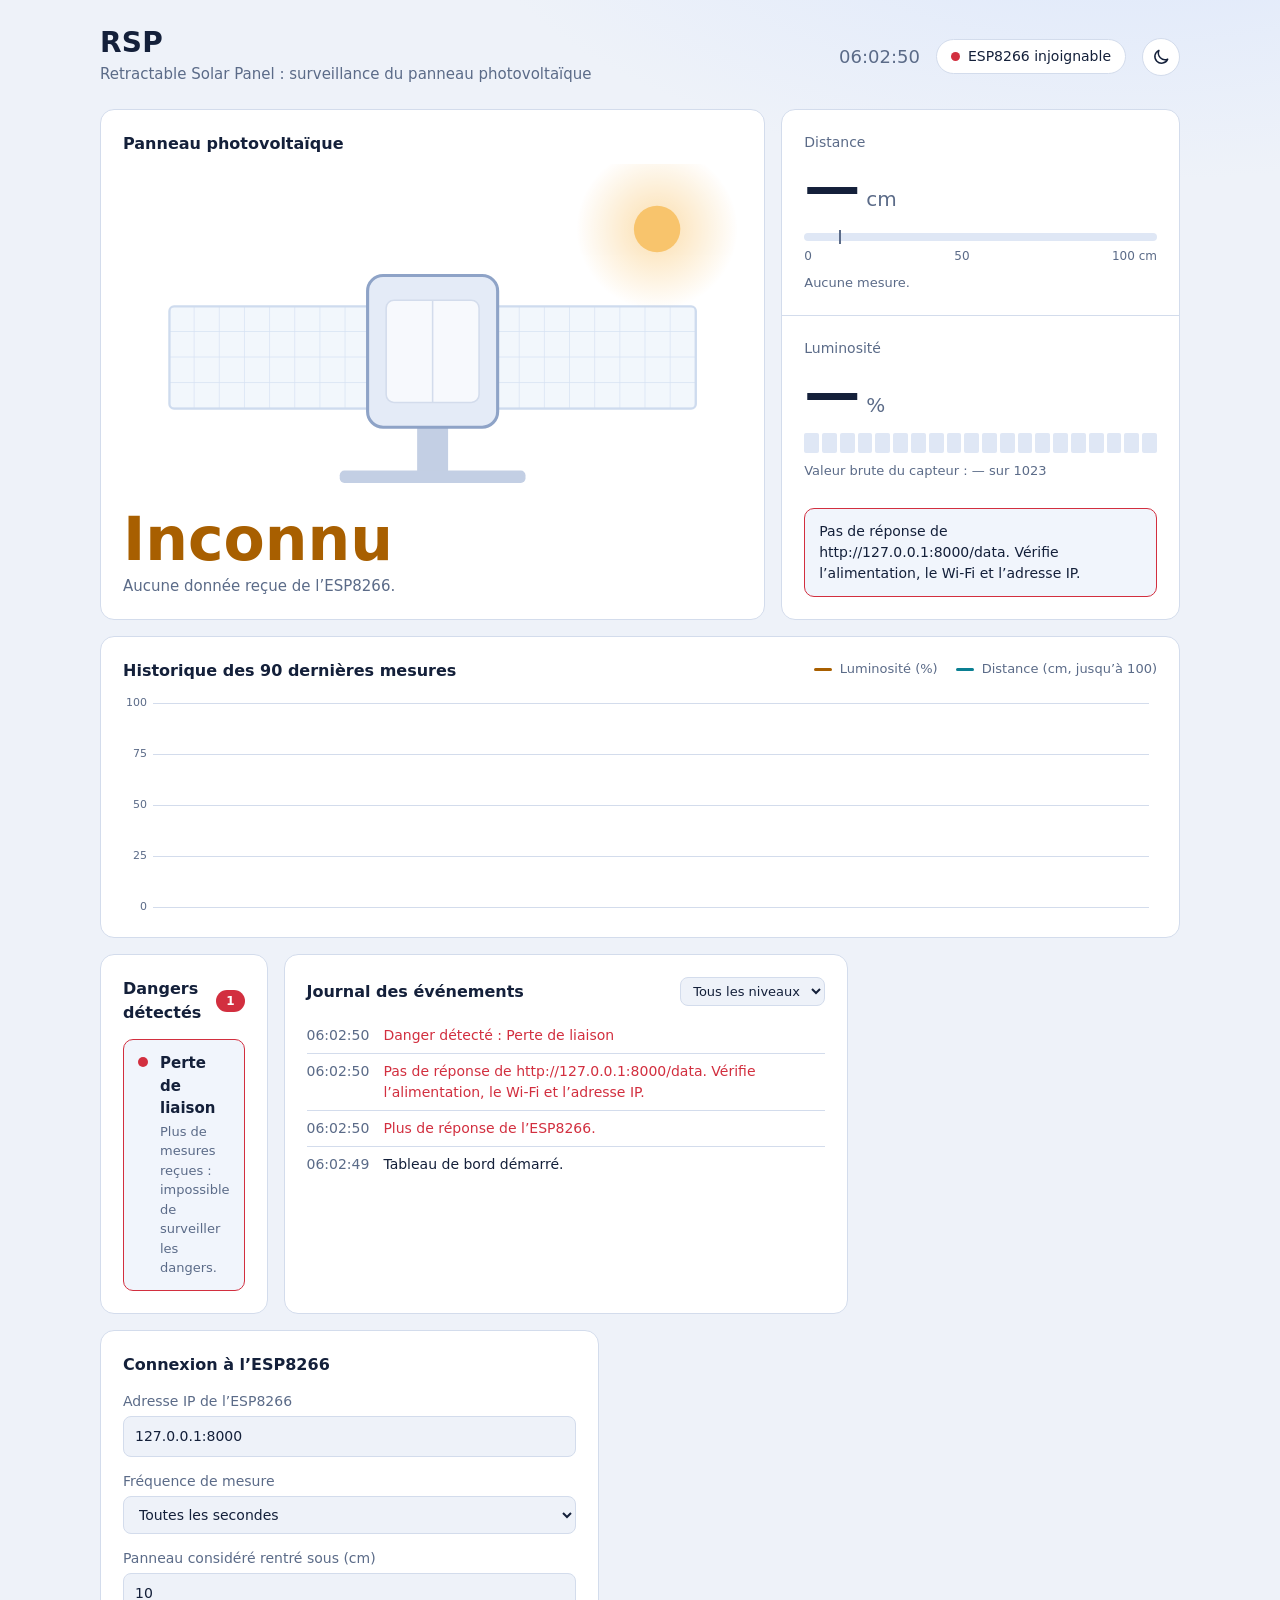
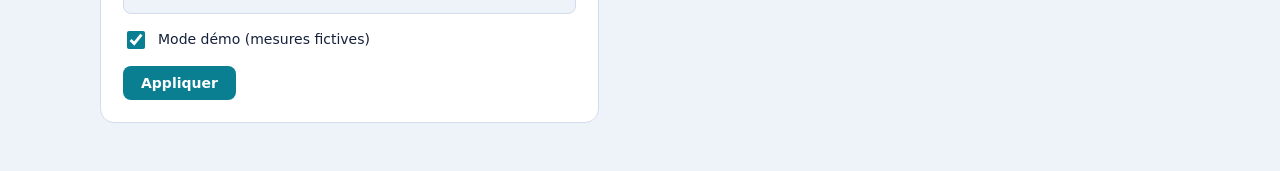
==== dashboard.html @ 04036a4f "V1 données récupérées depuis l'API" ====
﻿<!DOCTYPE html>
<html lang="fr">
<head>
<meta charset="utf-8">
<meta name="viewport" content="width=device-width, initial-scale=1">
<title>RSP – Retractable Solar Panel</title>
<!-- chargé en premier (avant le CSS) pour poser le thème sombre/clair avant l'affichage et éviter un flash -->
<script src="js/theme-init.js"></script>
<link rel="stylesheet" href="css/style.css">
</head>
<body>
<div class="wrap">

  <header>
    <div>
      <h1>RSP</h1>
      <p class="subtitle">Retractable Solar Panel : surveillance du panneau photovoltaïque</p>
    </div>
    <div class="head-right">
      <span class="clock" id="clock">--:--:--</span>
      <!-- mis à jour toutes les secondes par app.js -->
      <span class="pill" id="pill" data-mode="none" role="status">Démarrage…</span>
      <!-- data-mode (live/demo/offline) est changé par setMode() dans app.js -->
      <button type="button" class="theme-btn" id="themeBtn" aria-label="Passer en mode clair" title="Changer de thème">
        <!-- deux icônes superposées : le CSS n'affiche que celle qui correspond au thème actif -->
        <svg class="i-sun" viewBox="0 0 24 24" aria-hidden="true"><circle cx="12" cy="12" r="4"/><path d="M12 2v2M12 20v2M4.9 4.9l1.4 1.4M17.7 17.7l1.4 1.4M2 12h2M20 12h2M4.9 19.1l1.4-1.4M17.7 6.3l1.4-1.4"/></svg>
        <svg class="i-moon" viewBox="0 0 24 24" aria-hidden="true"><path d="M20 14.5A8 8 0 0 1 9.5 4a8 8 0 1 0 10.5 10.5z"/></svg>
      </button>
    </div>
  </header>

  <main class="grid">

    <!-- Panneau : état ouvert / refermé -->
    <section class="surface hero" id="hero" data-state="unknown" aria-labelledby="h-panel">
      <h2 id="h-panel">Panneau photovoltaïque</h2>

      <svg id="panelSvg" viewBox="0 0 400 220" data-state="unknown" role="img"
           aria-label="Schéma du panneau : ailes sorties ou rangées dans le coffre">
        <defs>
          <!-- motif répété en grille, utilisé comme texture des cellules photovoltaïques -->
          <pattern id="cells" patternUnits="objectBoundingBox" width=".125" height=".25">
            <rect class="cell-bg" width="16.25" height="16.5"/>
            <path class="cell-line" d="M16.25 0V16.5M0 16.5H16.25" stroke-width=".9" fill="none"/>
          </pattern>
          <!-- dégradé circulaire utilisé pour le halo lumineux du soleil -->
          <radialGradient id="glow">
            <stop class="sun-stop" offset="0" stop-opacity=".55"/>
            <stop class="sun-stop" offset="1" stop-opacity="0"/>
          </radialGradient>
        </defs>

        <!-- soleil : halo + disque plein ; son opacité est pilotée par app.js selon la luminosité -->
        <g id="sun" style="opacity:.6">
          <circle cx="345" cy="42" r="52" fill="url(#glow)"/>
          <circle class="sun-core" cx="345" cy="42" r="15"/>
        </g>

        <!-- mât et base -->
        <rect class="mast" x="190" y="168" width="20" height="32"/>
        <rect class="mast" x="140" y="198" width="120" height="8" rx="3"/>

        <!-- ailes : leur transformation (repli/déploiement) est gérée en CSS via l'attribut data-state -->
        <g class="wing" id="wingL">
          <rect x="30" y="92" width="130" height="66" rx="3" class="wing-face" fill="url(#cells)" stroke-width="1.5"/>
        </g>
        <g class="wing" id="wingR">
          <rect x="240" y="92" width="130" height="66" rx="3" class="wing-face" fill="url(#cells)" stroke-width="1.5"/>
        </g>

        <!-- coffre : renferme les ailes quand le panneau est rentré -->
        <rect class="bay" x="158" y="72" width="84" height="98" rx="10" stroke-width="2"/>
        <rect class="bay-inner" x="170" y="88" width="60" height="66" rx="5"/>
        <path class="bay-line" d="M200 88V154"/>
      </svg>

      <p class="state-word" id="stateWord" aria-live="polite">Inconnu</p>
      <!-- aria-live : les lecteurs d'écran annoncent automatiquement les changements d'état -->
      <p class="state-sub" id="stateSub">En attente des premières mesures.</p>
    </section>

    <!-- Distance + luminosité -->
    <section class="surface readouts" aria-label="Mesures des capteurs">
      <div class="readout">
        <div class="label">Distance</div>
        <div class="value-row">
          <span class="value" id="dist">—</span><span class="unit">cm</span>
        </div>
        <div class="track" aria-hidden="true">
          <div class="tick" id="tick"></div>
          <!-- repère fixe positionné au seuil "rentré" configuré -->
          <div class="marker" id="marker" style="visibility:hidden"></div>
          <!-- curseur mobile : sa position (left en %) reflète la distance mesurée -->
        </div>
        <div class="scale" aria-hidden="true"><span>0</span><span>50</span><span>100 cm</span></div>
        <p class="note" id="distNote">Aucune mesure.</p>
      </div>

      <div class="readout">
        <div class="label">Luminosité</div>
        <div class="value-row">
          <span class="value" id="lum">—</span><span class="unit">%</span>
          <span class="word" id="lumWord"></span>
        </div>
        <div class="segs" id="segs" aria-hidden="true"></div>
        <!-- rempli dynamiquement par app.js avec 20 <span> (les segments de la barre) -->
        <p class="note">Valeur brute du capteur : <span id="lumRaw">—</span> sur 1023</p>
      </div>

      <div class="alert" id="alert" role="status" hidden></div>
      <!-- masqué par défaut (attribut hidden) ; affiché par showAlert() dans app.js -->
    </section>

    <!-- Historique -->
    <section class="surface history" aria-labelledby="h-hist">
      <div class="history-head">
        <h2 id="h-hist">Historique des 90 dernières mesures</h2>
        <div class="legend">
          <span><i style="background:var(--warn)"></i>Luminosité (%)</span>
          <span><i style="background:var(--ok)"></i>Distance (cm, jusqu’à 100)</span>
        </div>
      </div>
      <canvas id="chart" aria-label="Courbes de luminosité et de distance"></canvas>
    </section>

    <!-- Dangers détectés (par les capteurs et, à terme, l'agent IA) -->
    <section class="surface dangers" aria-labelledby="h-danger">
      <div class="dangers-head">
        <h2 id="h-danger">Dangers détectés</h2>
        <span class="dangers-count" id="dangerCount" hidden>0</span>
      </div>
      <ul id="dangerList"></ul>
      <!-- rempli dynamiquement par renderDangers() dans app.js -->
      <p class="note" id="dangerEmpty">Aucun danger détecté.</p>
    </section>

    <!-- Journal -->
    <section class="surface journal" aria-labelledby="h-log">
      <div class="journal-head">
        <h2 id="h-log">Journal des événements</h2>
        <select id="logFilter" aria-label="Filtrer le journal par niveau">
          <option value="all">Tous les niveaux</option>
          <option value="crit">Critique</option>
          <option value="warn">Attention</option>
          <option value="info">Info</option>
        </select>
      </div>
      <ul id="log"></ul>
      <!-- data-filter (posé par app.js) masque en CSS les lignes qui ne correspondent pas au niveau choisi -->
    </section>

    <!-- Réglages -->
    <section class="surface config" aria-labelledby="h-cfg">
      <h2 id="h-cfg">Connexion à l’ESP8266</h2>
      <form id="cfgForm">
        <label>Adresse IP de l’ESP8266
          <input type="text" id="ip" inputmode="decimal" autocomplete="off" placeholder="192.168.1.50">
        </label>
        <label>Fréquence de mesure
          <select id="interval">
            <!-- valeur en millisecondes entre deux lectures du capteur -->
            <option value="500">Toutes les 0,5 s</option>
            <option value="1000">Toutes les secondes</option>
            <option value="2000">Toutes les 2 s</option>
            <option value="5000">Toutes les 5 s</option>
          </select>
        </label>
        <label>Panneau considéré rentré sous (cm)
          <input type="number" id="threshold" min="1" max="200" step="1">
        </label>
        <label class="check">
          <input type="checkbox" id="demo"> Mode démo (mesures fictives)
          <!-- coché : app.js génère de fausses mesures au lieu d'interroger l'ESP8266 -->
        </label>
        <button type="submit">Appliquer</button>
        <!-- déclenche le gestionnaire "submit" dans app.js qui sauvegarde et relance la lecture -->
      </form>
    </section>

  </main>
</div>

<noscript>Ce tableau de bord a besoin de JavaScript pour afficher les mesures en direct.</noscript>



<!-- defer : le script s'exécute après le chargement complet du HTML, une fois tous les éléments accessibles -->
<script src="js/app.js" defer></script>
</body>
</html>
---- css/style.css ----
/* Variables du thème sombre (par défaut) : toutes les couleurs de la page sont définies ici une seule fois */
:root {
  color-scheme: dark; /* indique au navigateur d'utiliser ses propres éléments (scrollbars...) en version sombre */
  --bg: #0a1122;        /* couleur de fond de la page */
  --surface: #101a33;   /* couleur de fond des cartes (panneau, mesures, journal...) */
  --surface-2: #15223f; /* fond légèrement différent, utilisé pour le bandeau d'alerte */
  --line: #22335a;      /* couleur des bordures et séparateurs */
  --text: #e6edf8;      /* couleur du texte principal */
  --muted: #8fa0bf;     /* couleur du texte secondaire (légendes, notes) */
  --ok: #4fd8e8;      /* nominal */
  --warn: #ffb547;    /* attention */
  --crit: #ff6b6b;    /* critique */
  --on-ok: #06202a; /* couleur du texte posé sur un fond --ok (ex : le bouton "Appliquer") */
  --ok-ring: #4fd8e826; /* halo semi-transparent autour du point vert "connecté" */
  --glow: #182a55; /* lueur douce en haut à droite de la page */
  --track: #1b2a4d; /* fond des jauges/barres de progression */
  /* schéma du panneau */
  --sun: #ffb547; /* couleur du soleil dessiné */
  --cell-bg: #123163; /* fond des cellules photovoltaïques du schéma */
  --cell-line: #4a86d1; /* traits de séparation des cellules */
  --wing-edge: #6fa3e6; /* contour des "ailes" du panneau */
  --body-fill: #15223f; /* remplissage du coffre du panneau */
  --body-stroke: #3a507f; /* contour du coffre */
  --body-inner: #0d1730; /* intérieur (plus sombre) du coffre */
  --mast: #22335a; /* couleur du mât/support */
  --num: "Bahnschrift", "DIN Alternate", "Roboto Condensed", "Arial Narrow", system-ui, sans-serif; /* police pour les chiffres/valeurs */
  --ui: system-ui, -apple-system, "Segoe UI", Roboto, sans-serif; /* police pour le texte courant */
}

/* Variables réécrites quand data-theme="light" est posé sur <html> (voir js/theme-init.js et js/app.js) */
:root[data-theme="light"] {
  color-scheme: light;
  --bg: #eef2f9;
  --surface: #ffffff;
  --surface-2: #f1f5fc;
  --line: #d3dcec;
  --text: #14203a;
  --muted: #5b6b88;
  --ok: #0a7f92;
  --warn: #a85f00;
  --crit: #d22f3f;
  --on-ok: #ffffff;
  --ok-ring: #0a7f9226;
  --glow: #dbe6fb;
  --track: #dfe7f5;
  --sun: #f59e0b;
  --cell-bg: #cfe0f7;
  --cell-line: #5f8fcf;
  --wing-edge: #3f74bd;
  --body-fill: #e4ebf7;
  --body-stroke: #8ea3c7;
  --body-inner: #f7f9fd;
  --mast: #c3cfe4;
}

* { box-sizing: border-box; } /* les paddings/bordures ne s'ajoutent pas à la largeur/hauteur déclarée */

body {
  margin: 0; /* supprime la marge par défaut du navigateur */
  min-height: 100vh; /* la page occupe au moins toute la hauteur de l'écran */
  color: var(--text);
  font: 15px/1.5 var(--ui); /* taille 15px, interligne 1.5, police définie plus haut */
  background:
    radial-gradient(1100px 520px at 88% -8%, var(--glow) 0%, transparent 62%), /* lueur décorative en haut à droite */
    var(--bg);
}

.wrap { max-width: 1120px; margin: 0 auto; padding: 28px 20px 48px; } /* centre le contenu et limite sa largeur */

/* ---------- En-tête ---------- */
header { /* bandeau du haut : titre à gauche, horloge/badge/thème à droite */
  display: flex; flex-wrap: wrap; align-items: center;
  justify-content: space-between; gap: 12px 24px; margin-bottom: 24px;
}
h1 { margin: 0; font: 600 28px/1.1 var(--num); letter-spacing: .01em; }
.subtitle { margin: 4px 0 0; color: var(--muted); }
.head-right { display: flex; align-items: center; gap: 16px; } /* regroupe horloge, badge et bouton thème */
.clock { font: 500 18px var(--num); font-variant-numeric: tabular-nums; color: var(--muted); } /* tabular-nums : les chiffres gardent la même largeur, l'horloge ne "tremble" pas */

.pill { /* le badge de statut ("Connecté", "Mode démo"...) */
  display: inline-flex; align-items: center; gap: 8px;
  padding: 6px 14px; border: 1px solid var(--line); border-radius: 999px; /* radius énorme = forme de pilule */
  background: var(--surface); font-size: 14px;
}
.pill::before { /* le petit point coloré avant le texte du badge */
  content: ""; width: 9px; height: 9px; border-radius: 50%;
  background: var(--muted); /* couleur par défaut, écrasée ci-dessous selon data-mode */
}
.pill[data-mode="live"]::before    { background: var(--ok); box-shadow: 0 0 0 4px var(--ok-ring); } /* halo autour du point vert */
.pill[data-mode="demo"]::before    { background: var(--warn); }
.pill[data-mode="offline"]::before { background: var(--crit); }

/* ---------- Grille ---------- */
.grid { display: grid; grid-template-columns: repeat(12, 1fr); gap: 16px; } /* grille à 12 colonnes, comme Bootstrap */
.surface { /* style commun à toutes les "cartes" de l'interface */
  background: var(--surface); border: 1px solid var(--line);
  border-radius: 14px; padding: 22px;
}
.hero     { grid-column: span 7; }  /* le panneau photovoltaïque occupe 7 colonnes sur 12 */
.readouts { grid-column: span 5; padding: 0; display: flex; flex-direction: column; } /* distance + luminosité, 5 colonnes */
.history  { grid-column: span 12; } /* le graphique prend toute la largeur */
.journal  { grid-column: span 7; }
.config   { grid-column: span 5; }

h2 { margin: 0; font-size: 16px; font-weight: 600; }
.muted { color: var(--muted); }

/* ---------- Panneau (élément principal) ---------- */
.hero { --state: var(--text); display: flex; flex-direction: column; } /* --state : couleur du mot d'état, changée ci-dessous */
.hero[data-state="open"]    { --state: var(--ok); }    /* "Déployé" en couleur nominale */
.hero[data-state="unknown"] { --state: var(--warn); }  /* "Inconnu" en couleur d'alerte */

.hero svg { width: 100%; height: auto; display: block; margin: 8px 0 4px; }
.state-word { /* le gros mot "Déployé"/"Rentré"/"Inconnu" */
  margin: 0; font: 600 clamp(40px, 7vw, 60px)/1 var(--num); /* clamp : taille qui s'adapte entre 40px et 60px selon l'écran */
  color: var(--state); transition: color .4s;
}
.state-sub { margin: 6px 0 0; color: var(--muted); }

.wing { /* les deux "ailes" (panneaux solaires) du schéma SVG */
  transform-box: fill-box; /* le point de pivot se calcule sur la forme elle-même, pas sur tout le SVG */
  transition: transform .9s cubic-bezier(.65, 0, .25, 1), opacity .9s; /* anime le repli/déploiement */
}
#wingL { transform-origin: 100% 50%; } /* l'aile gauche pivote/rétrécit depuis son bord droit (contre le coffre) */
#wingR { transform-origin: 0% 50%; }   /* l'aile droite depuis son bord gauche */
svg[data-state="closed"] .wing  { transform: scaleX(.03); opacity: 0; } /* panneau fermé : ailes quasi invisibles */
svg[data-state="unknown"] .wing { opacity: .25; } /* état inconnu : ailes semi-transparentes */
#sun { transition: opacity .6s; } /* le soleil s'éclaircit/s'assombrit en douceur */
.sun-stop { stop-color: var(--sun); } /* couleur du dégradé du halo du soleil */
.sun-core { fill: var(--sun); } /* disque plein du soleil */
.cell-bg { fill: var(--cell-bg); } /* fond de chaque cellule photovoltaïque */
.cell-line { stroke: var(--cell-line); } /* traits de la grille des cellules */
.wing-face { stroke: var(--wing-edge); } /* contour des ailes */
.mast { fill: var(--mast); } /* mât et base */
.bay { fill: var(--body-fill); stroke: var(--body-stroke); } /* coffre du panneau */
.bay-inner { fill: var(--body-inner); stroke: var(--line); } /* partie intérieure du coffre */
.bay-line { stroke: var(--line); } /* ligne de séparation dans le coffre */

/* ---------- Bouton de thème ---------- */
.theme-btn { /* bouton rond soleil/lune en haut à droite */
  display: inline-flex; align-items: center; justify-content: center;
  width: 38px; height: 38px; padding: 0; cursor: pointer;
  color: var(--text); background: var(--surface);
  border: 1px solid var(--line); border-radius: 50%;
}
.theme-btn:hover { border-color: var(--muted); }
.theme-btn svg {
  width: 20px; height: 20px; fill: none; stroke: currentColor;
  stroke-width: 1.8; stroke-linecap: round; stroke-linejoin: round;
}
.theme-btn .i-moon { display: none; } /* par défaut (thème sombre) on montre l'icône soleil, pas la lune */
:root[data-theme="light"] .theme-btn .i-sun { display: none; }   /* en thème clair, cache le soleil... */
:root[data-theme="light"] .theme-btn .i-moon { display: inline; } /* ...et montre la lune à la place */

/* ---------- Mesures ---------- */
.readout { padding: 22px; } /* un bloc "Distance" ou "Luminosité" */
.readout + .readout { border-top: 1px solid var(--line); } /* ligne de séparation entre les deux blocs */
.readout .label { color: var(--muted); font-size: 14px; }
.readout .value-row { display: flex; align-items: baseline; gap: 6px; margin: 6px 0 12px; }
.value { font: 600 56px/1 var(--num); font-variant-numeric: tabular-nums; } /* le gros chiffre */
.unit  { font: 500 20px var(--num); color: var(--muted); } /* "cm" ou "%" à côté du chiffre */
.note  { margin: 8px 0 0; font-size: 13px; color: var(--muted); }
.word  { margin-left: auto; font: 500 18px var(--num); color: var(--warn); } /* mot "Faible"/"Forte" aligné à droite */

.track { /* la barre grise qui sert de fond à la jauge de distance */
  position: relative; height: 8px; margin: 18px 0 6px;
  background: var(--track); border-radius: 4px;
}
.marker { /* curseur mobile indiquant la distance mesurée */
  position: absolute; top: -5px; left: 0; width: 4px; height: 18px;
  background: var(--ok); border-radius: 2px; transform: translateX(-50%); /* centre le repère sur sa position "left" */
  transition: left .4s;
}
.tick { /* petit repère fixe indiquant le seuil "rentré" configuré */
  position: absolute; top: -3px; width: 2px; height: 14px;
  background: var(--muted); transform: translateX(-50%);
}
.scale { display: flex; justify-content: space-between; font-size: 12px; color: var(--muted); } /* graduations 0/50/100 cm */

.segs { display: grid; grid-template-columns: repeat(20, 1fr); gap: 3px; height: 20px; } /* 20 segments de la barre de luminosité */
.segs span { background: var(--track); border-radius: 2px; transition: background .3s; } /* segment éteint par défaut */
.segs span.on { background: var(--warn); } /* segment allumé (classe ajoutée en JS) */

.alert { /* bandeau de message sous les mesures */
  margin: auto 22px 22px; padding: 12px 14px; border-radius: 10px;
  border: 1px solid var(--line); background: var(--surface-2); font-size: 14px;
}
.alert[hidden] { display: none; } /* masqué quand il n'y a rien à signaler (attribut posé en JS) */
.alert[data-level="warn"] { border-color: var(--warn); }
.alert[data-level="crit"] { border-color: var(--crit); }
.alert[data-level="info"] { border-color: var(--ok); }

/* ---------- Historique ---------- */
.history-head { display: flex; flex-wrap: wrap; justify-content: space-between; gap: 8px 20px; margin-bottom: 12px; }
.legend { display: flex; gap: 18px; font-size: 13px; color: var(--muted); } /* légende des deux courbes */
.legend i { display: inline-block; width: 18px; height: 3px; border-radius: 2px; margin-right: 8px; vertical-align: middle; } /* petit trait de couleur devant chaque légende */
canvas { width: 100%; height: 220px; display: block; } /* zone de dessin du graphique historique */

/* ---------- Dangers détectés ---------- */
.dangers-head { display: flex; align-items: center; gap: 10px; } /* titre + compteur sur la même ligne */
.dangers-count { /* badge rond affichant le nombre de dangers actifs */
  background: var(--crit); color: #fff; border-radius: 999px;
  padding: 2px 10px; font-size: 12px; font-weight: 600;
}
.dangers ul { list-style: none; margin: 14px 0 0; padding: 0; display: grid; gap: 10px; } /* une carte par danger */
.dangers li { /* une ligne = un danger détecté */
  display: flex; gap: 12px; padding: 12px 14px;
  border: 1px solid var(--line); border-radius: 10px; background: var(--surface-2);
}
.dangers li[data-level="warn"] { border-color: var(--warn); } /* alerte modérée */
.dangers li[data-level="crit"] { border-color: var(--crit); } /* alerte critique */
.dangers .dot { /* pastille de couleur devant chaque ligne, même logique que .pill::before */
  width: 10px; height: 10px; border-radius: 50%; flex: none; margin-top: 5px;
  background: var(--muted);
}
.dangers li[data-level="warn"] .dot { background: var(--warn); }
.dangers li[data-level="crit"] .dot { background: var(--crit); }
.dangers li strong { display: block; margin-bottom: 2px; } /* nom du danger */
.dangers li p { margin: 0; color: var(--muted); font-size: 13px; } /* description du danger */
#dangerEmpty { margin: 14px 0 0; color: var(--muted); font-size: 14px; } /* message quand tout va bien */
.dangers ul:not(:empty) + #dangerEmpty { display: none; } /* cache le message dès qu'un danger est listé */

/* ---------- Journal ---------- */
.journal-head { display: flex; align-items: center; justify-content: space-between; gap: 12px; } /* titre + filtre sur la même ligne */
.journal-head select { width: auto; padding: 5px 8px; font-size: 13px; } /* plus compact que les select du formulaire */
.journal ul { list-style: none; margin: 12px 0 0; padding: 0; max-height: 210px; overflow: auto; } /* liste défilante des événements */
.journal li { display: flex; gap: 14px; padding: 7px 0; border-top: 1px solid var(--line); font-size: 14px; }
.journal li:first-child { border-top: 0; } /* pas de ligne au-dessus du tout premier événement */
.journal time { color: var(--muted); font-variant-numeric: tabular-nums; flex: none; } /* l'heure ne rétrécit jamais */
.journal li[data-level="warn"] span { color: var(--warn); }
.journal li[data-level="crit"] span { color: var(--crit); }
/* filtre du journal : #log reçoit un attribut data-filter posé par app.js, on masque le reste en CSS */
#log[data-filter="crit"] li:not([data-level="crit"]) { display: none; }
#log[data-filter="warn"] li:not([data-level="warn"]) { display: none; }
#log[data-filter="info"] li:not([data-level="info"]) { display: none; }

/* ---------- Réglages ---------- */
form { display: grid; gap: 14px; margin-top: 14px; }
label { display: grid; gap: 4px; font-size: 14px; color: var(--muted); }
input[type="text"], input[type="number"], select {
  width: 100%; padding: 9px 11px; color: var(--text); font: inherit;
  background: var(--bg); border: 1px solid var(--line); border-radius: 8px;
}
.check { display: flex; align-items: center; gap: 10px; color: var(--text); } /* ligne "Mode démo" avec sa case à cocher */
.check input { width: 18px; height: 18px; accent-color: var(--ok); }
form button { /* bouton "Appliquer" */
  justify-self: start; padding: 9px 18px; font: 600 14px var(--ui);
  color: var(--on-ok); background: var(--ok); border: 0; border-radius: 8px; cursor: pointer;
}
form button:hover { filter: brightness(1.1); }
:focus-visible { outline: 2px solid var(--warn); outline-offset: 2px; } /* contour visible au clavier (accessibilité) */

@media (max-width: 900px) { /* sur petit écran, chaque carte prend toute la largeur (empilées verticalement) */
  .hero, .readouts, .journal, .config { grid-column: span 12; }
}
@media (prefers-reduced-motion: reduce) { /* respecte le réglage "réduire les animations" du système */
  * { transition: none !important; }
}
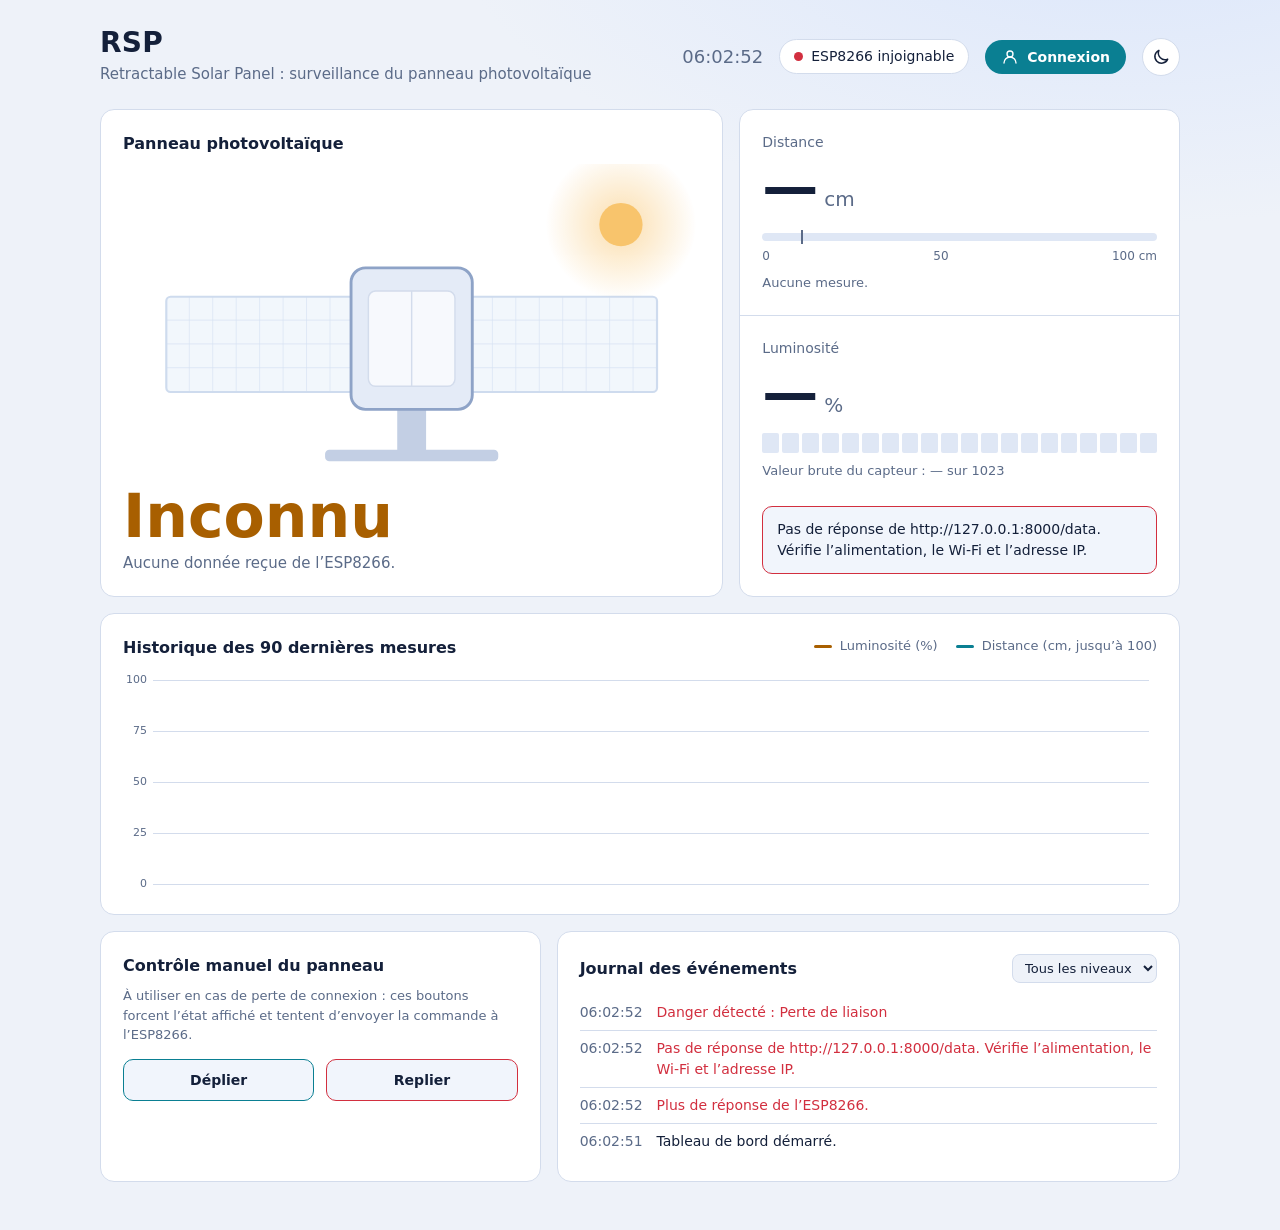
==== commit 142344f6: "Ajout commande manuelle fonctionnelle" ====
--- a/dashboard.html
+++ b/dashboard.html
@@ -21,6 +21,10 @@
       <!-- mis à jour toutes les secondes par app.js -->
       <span class="pill" id="pill" data-mode="none" role="status">Démarrage…</span>
       <!-- data-mode (live/demo/offline) est changé par setMode() dans app.js -->
+      <button type="button" class="login-btn" id="loginBtn" aria-haspopup="dialog" aria-controls="loginOverlay">
+        <svg viewBox="0 0 24 24" aria-hidden="true"><circle cx="12" cy="8" r="4"/><path d="M4 20c0-4.4 3.6-8 8-8s8 3.6 8 8"/></svg>
+        <span id="loginBtnLabel">Connexion</span>
+      </button>
       <button type="button" class="theme-btn" id="themeBtn" aria-label="Passer en mode clair" title="Changer de thème">
         <!-- deux icônes superposées : le CSS n'affiche que celle qui correspond au thème actif -->
         <svg class="i-sun" viewBox="0 0 24 24" aria-hidden="true"><circle cx="12" cy="12" r="4"/><path d="M12 2v2M12 20v2M4.9 4.9l1.4 1.4M17.7 17.7l1.4 1.4M2 12h2M20 12h2M4.9 19.1l1.4-1.4M17.7 6.3l1.4-1.4"/></svg>
@@ -28,6 +32,24 @@
       </button>
     </div>
   </header>
+
+  <!-- Fenêtre de connexion : masquée par défaut, ouverte/fermée en JS par app.js -->
+  <div class="modal-overlay" id="loginOverlay" hidden>
+    <div class="modal" role="dialog" aria-modal="true" aria-labelledby="h-login">
+      <button type="button" class="modal-close" id="loginClose" aria-label="Fermer">&times;</button>
+      <h2 id="h-login">Connexion</h2>
+      <form id="loginForm">
+        <label>Nom d’utilisateur
+          <input type="text" id="loginUser" autocomplete="username" required>
+        </label>
+        <label>Mot de passe
+          <input type="password" id="loginPass" autocomplete="current-password" required>
+        </label>
+        <p class="note" id="loginError" hidden></p>
+        <button type="submit">Se connecter</button>
+      </form>
+    </div>
+  </div>
 
   <main class="grid">
 
@@ -123,15 +145,16 @@
       <canvas id="chart" aria-label="Courbes de luminosité et de distance"></canvas>
     </section>
 
-    <!-- Dangers détectés (par les capteurs et, à terme, l'agent IA) -->
-    <section class="surface dangers" aria-labelledby="h-danger">
-      <div class="dangers-head">
-        <h2 id="h-danger">Dangers détectés</h2>
-        <span class="dangers-count" id="dangerCount" hidden>0</span>
+    <!-- Contrôle manuel : utile si l'ESP8266 ne répond plus et qu'il faut piloter le panneau à la main -->
+    <section class="surface manual" aria-labelledby="h-manual">
+      <h2 id="h-manual">Contrôle manuel du panneau</h2>
+      <p class="note">À utiliser en cas de perte de connexion : ces boutons forcent l’état affiché et tentent d’envoyer la commande à l’ESP8266.</p>
+      <div class="manual-actions">
+        <button type="button" class="manual-btn deploy" id="btnDeploy" data-action="deploy">Déplier</button>
+        <button type="button" class="manual-btn retract" id="btnRetract" data-action="retract">Replier</button>
       </div>
-      <ul id="dangerList"></ul>
-      <!-- rempli dynamiquement par renderDangers() dans app.js -->
-      <p class="note" id="dangerEmpty">Aucun danger détecté.</p>
+      <p class="note" id="manualStatus" aria-live="polite"></p>
+      <!-- mis à jour par app.js après chaque commande manuelle -->
     </section>
 
     <!-- Journal -->
@@ -149,34 +172,6 @@
       <!-- data-filter (posé par app.js) masque en CSS les lignes qui ne correspondent pas au niveau choisi -->
     </section>
 
-    <!-- Réglages -->
-    <section class="surface config" aria-labelledby="h-cfg">
-      <h2 id="h-cfg">Connexion à l’ESP8266</h2>
-      <form id="cfgForm">
-        <label>Adresse IP de l’ESP8266
-          <input type="text" id="ip" inputmode="decimal" autocomplete="off" placeholder="192.168.1.50">
-        </label>
-        <label>Fréquence de mesure
-          <select id="interval">
-            <!-- valeur en millisecondes entre deux lectures du capteur -->
-            <option value="500">Toutes les 0,5 s</option>
-            <option value="1000">Toutes les secondes</option>
-            <option value="2000">Toutes les 2 s</option>
-            <option value="5000">Toutes les 5 s</option>
-          </select>
-        </label>
-        <label>Panneau considéré rentré sous (cm)
-          <input type="number" id="threshold" min="1" max="200" step="1">
-        </label>
-        <label class="check">
-          <input type="checkbox" id="demo"> Mode démo (mesures fictives)
-          <!-- coché : app.js génère de fausses mesures au lieu d'interroger l'ESP8266 -->
-        </label>
-        <button type="submit">Appliquer</button>
-        <!-- déclenche le gestionnaire "submit" dans app.js qui sauvegarde et relance la lecture -->
-      </form>
-    </section>
-
   </main>
 </div>
 
--- a/css/style.css
+++ b/css/style.css
@@ -101,6 +101,7 @@
 .history  { grid-column: span 12; } /* le graphique prend toute la largeur */
 .journal  { grid-column: span 7; }
 .config   { grid-column: span 5; }
+.manual   { grid-column: span 5; }
 
 h2 { margin: 0; font-size: 16px; font-weight: 600; }
 .muted { color: var(--muted); }
@@ -152,6 +153,37 @@
 :root[data-theme="light"] .theme-btn .i-sun { display: none; }   /* en thème clair, cache le soleil... */
 :root[data-theme="light"] .theme-btn .i-moon { display: inline; } /* ...et montre la lune à la place */
 
+/* ---------- Bouton de connexion ---------- */
+.login-btn { /* bouton "Connexion" dans l'en-tête, ouvre la fenêtre de connexion */
+  display: inline-flex; align-items: center; gap: 8px;
+  padding: 8px 16px; cursor: pointer; font: 600 14px var(--ui);
+  color: var(--on-ok); background: var(--ok); border: 0; border-radius: 999px;
+}
+.login-btn:hover { filter: brightness(1.1); }
+.login-btn svg { width: 18px; height: 18px; fill: none; stroke: currentColor; stroke-width: 1.8; stroke-linecap: round; stroke-linejoin: round; }
+.login-btn[data-logged="true"] { background: var(--surface-2); color: var(--text); border: 1px solid var(--line); }
+
+/* ---------- Fenêtre de connexion (modale) ---------- */
+.modal-overlay { /* fond assombri qui couvre toute la page */
+  position: fixed; inset: 0; z-index: 50; display: flex; align-items: center; justify-content: center;
+  padding: 20px; background: rgba(0, 0, 0, .55);
+}
+.modal-overlay[hidden] { display: none; }
+.modal { /* la carte de connexion elle-même */
+  position: relative; width: 100%; max-width: 340px; padding: 26px;
+  background: var(--surface); border: 1px solid var(--line); border-radius: 14px;
+  box-shadow: 0 20px 60px rgba(0, 0, 0, .35);
+}
+.modal h2 { margin: 0 0 16px; }
+.modal form { display: grid; gap: 14px; margin-top: 0; }
+.modal-close { /* bouton "×" en haut à droite de la modale */
+  position: absolute; top: 12px; right: 12px; width: 30px; height: 30px; padding: 0;
+  display: inline-flex; align-items: center; justify-content: center;
+  font-size: 20px; line-height: 1; color: var(--muted); background: transparent; border: 0; border-radius: 8px; cursor: pointer;
+}
+.modal-close:hover { background: var(--surface-2); color: var(--text); }
+#loginError { color: var(--crit); }
+
 /* ---------- Mesures ---------- */
 .readout { padding: 22px; } /* un bloc "Distance" ou "Luminosité" */
 .readout + .readout { border-top: 1px solid var(--line); } /* ligne de séparation entre les deux blocs */
@@ -196,29 +228,18 @@
 .legend i { display: inline-block; width: 18px; height: 3px; border-radius: 2px; margin-right: 8px; vertical-align: middle; } /* petit trait de couleur devant chaque légende */
 canvas { width: 100%; height: 220px; display: block; } /* zone de dessin du graphique historique */
 
-/* ---------- Dangers détectés ---------- */
-.dangers-head { display: flex; align-items: center; gap: 10px; } /* titre + compteur sur la même ligne */
-.dangers-count { /* badge rond affichant le nombre de dangers actifs */
-  background: var(--crit); color: #fff; border-radius: 999px;
-  padding: 2px 10px; font-size: 12px; font-weight: 600;
-}
-.dangers ul { list-style: none; margin: 14px 0 0; padding: 0; display: grid; gap: 10px; } /* une carte par danger */
-.dangers li { /* une ligne = un danger détecté */
-  display: flex; gap: 12px; padding: 12px 14px;
-  border: 1px solid var(--line); border-radius: 10px; background: var(--surface-2);
-}
-.dangers li[data-level="warn"] { border-color: var(--warn); } /* alerte modérée */
-.dangers li[data-level="crit"] { border-color: var(--crit); } /* alerte critique */
-.dangers .dot { /* pastille de couleur devant chaque ligne, même logique que .pill::before */
-  width: 10px; height: 10px; border-radius: 50%; flex: none; margin-top: 5px;
-  background: var(--muted);
-}
-.dangers li[data-level="warn"] .dot { background: var(--warn); }
-.dangers li[data-level="crit"] .dot { background: var(--crit); }
-.dangers li strong { display: block; margin-bottom: 2px; } /* nom du danger */
-.dangers li p { margin: 0; color: var(--muted); font-size: 13px; } /* description du danger */
-#dangerEmpty { margin: 14px 0 0; color: var(--muted); font-size: 14px; } /* message quand tout va bien */
-.dangers ul:not(:empty) + #dangerEmpty { display: none; } /* cache le message dès qu'un danger est listé */
+/* ---------- Contrôle manuel ---------- */
+.manual-actions { display: flex; gap: 12px; margin-top: 14px; flex-wrap: wrap; }
+.manual-btn { /* boutons "Déplier"/"Replier" utilisés en cas de perte de connexion */
+  flex: 1 1 140px; padding: 12px 18px; font: 600 14px var(--ui); cursor: pointer;
+  border-radius: 10px; border: 1px solid var(--line); color: var(--text); background: var(--surface-2);
+  transition: filter .15s, border-color .15s;
+}
+.manual-btn:hover { filter: brightness(1.08); }
+.manual-btn.deploy { border-color: var(--ok); }
+.manual-btn.retract { border-color: var(--crit); }
+.manual-btn:disabled { opacity: .5; cursor: not-allowed; filter: none; }
+#manualStatus:empty { display: none; }
 
 /* ---------- Journal ---------- */
 .journal-head { display: flex; align-items: center; justify-content: space-between; gap: 12px; } /* titre + filtre sur la même ligne */
@@ -237,7 +258,7 @@
 /* ---------- Réglages ---------- */
 form { display: grid; gap: 14px; margin-top: 14px; }
 label { display: grid; gap: 4px; font-size: 14px; color: var(--muted); }
-input[type="text"], input[type="number"], select {
+input[type="text"], input[type="number"], input[type="password"], select {
   width: 100%; padding: 9px 11px; color: var(--text); font: inherit;
   background: var(--bg); border: 1px solid var(--line); border-radius: 8px;
 }
@@ -251,7 +272,7 @@
 :focus-visible { outline: 2px solid var(--warn); outline-offset: 2px; } /* contour visible au clavier (accessibilité) */
 
 @media (max-width: 900px) { /* sur petit écran, chaque carte prend toute la largeur (empilées verticalement) */
-  .hero, .readouts, .journal, .config { grid-column: span 12; }
+  .hero, .readouts, .journal, .config, .manual { grid-column: span 12; }
 }
 @media (prefers-reduced-motion: reduce) { /* respecte le réglage "réduire les animations" du système */
   * { transition: none !important; }
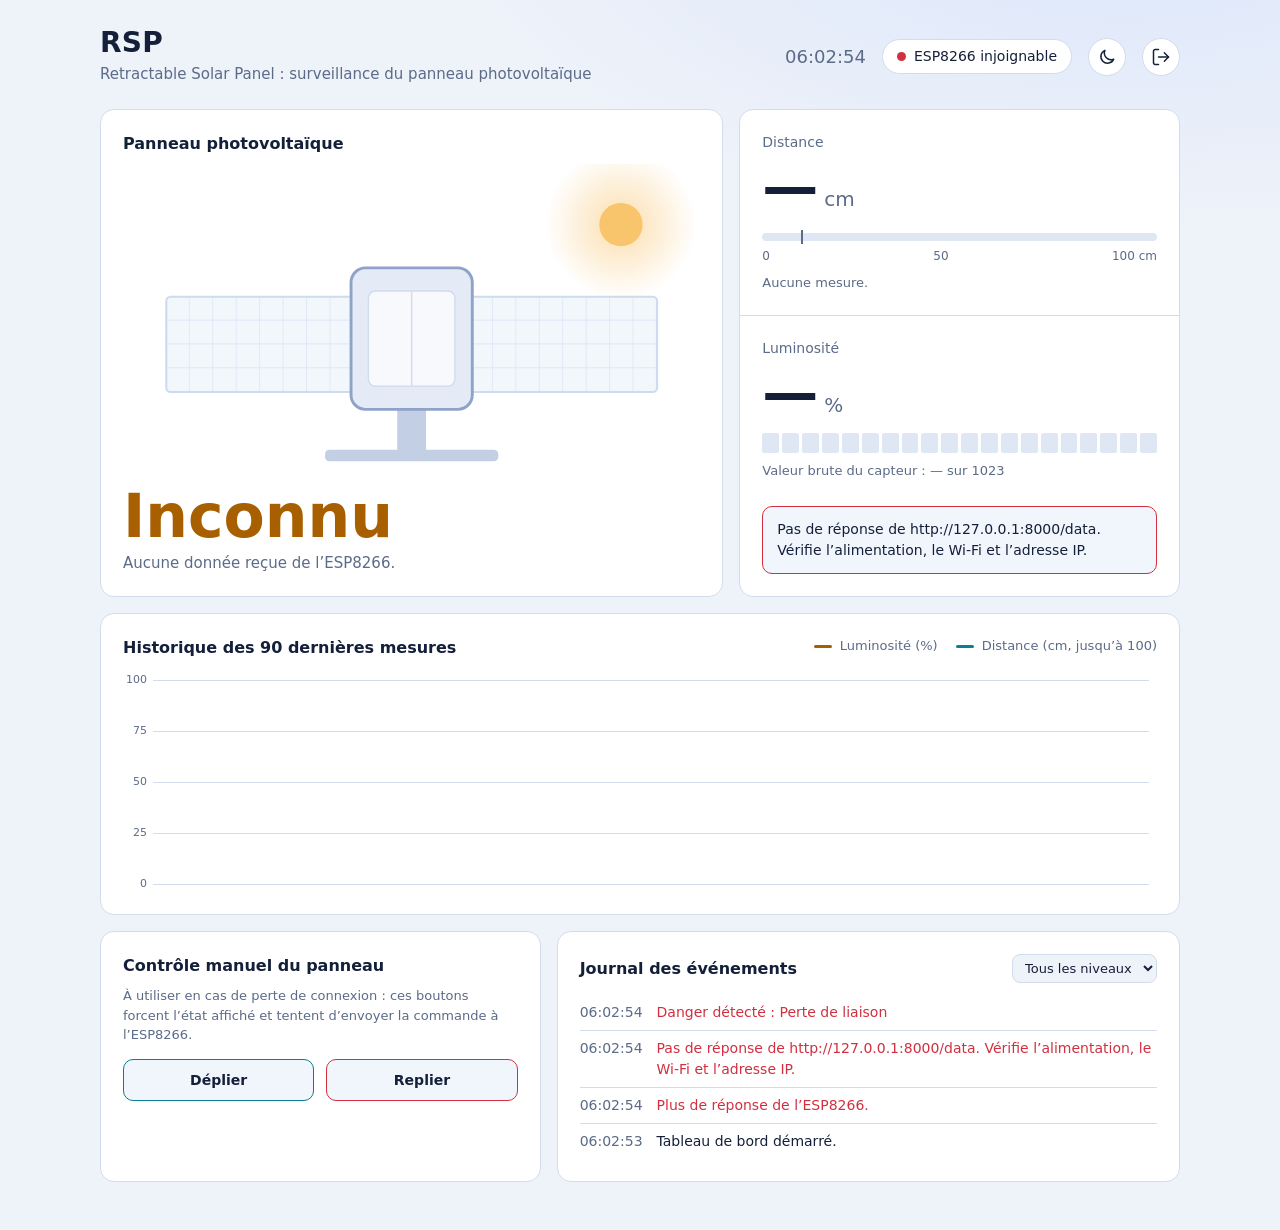
==== commit 2715e852: "Adaptation token JWT" ====
--- a/dashboard.html
+++ b/dashboard.html
@@ -18,38 +18,21 @@
     </div>
     <div class="head-right">
       <span class="clock" id="clock">--:--:--</span>
-      <!-- mis à jour toutes les secondes par app.js -->
       <span class="pill" id="pill" data-mode="none" role="status">Démarrage…</span>
-      <!-- data-mode (live/demo/offline) est changé par setMode() dans app.js -->
-      <button type="button" class="login-btn" id="loginBtn" aria-haspopup="dialog" aria-controls="loginOverlay">
-        <svg viewBox="0 0 24 24" aria-hidden="true"><circle cx="12" cy="8" r="4"/><path d="M4 20c0-4.4 3.6-8 8-8s8 3.6 8 8"/></svg>
-        <span id="loginBtnLabel">Connexion</span>
-      </button>
       <button type="button" class="theme-btn" id="themeBtn" aria-label="Passer en mode clair" title="Changer de thème">
-        <!-- deux icônes superposées : le CSS n'affiche que celle qui correspond au thème actif -->
         <svg class="i-sun" viewBox="0 0 24 24" aria-hidden="true"><circle cx="12" cy="12" r="4"/><path d="M12 2v2M12 20v2M4.9 4.9l1.4 1.4M17.7 17.7l1.4 1.4M2 12h2M20 12h2M4.9 19.1l1.4-1.4M17.7 6.3l1.4-1.4"/></svg>
         <svg class="i-moon" viewBox="0 0 24 24" aria-hidden="true"><path d="M20 14.5A8 8 0 0 1 9.5 4a8 8 0 1 0 10.5 10.5z"/></svg>
+      </button>
+      <button type="button" class="theme-btn" id="logoutBtn" aria-label="Se déconnecter" title="Se déconnecter">
+        <svg viewBox="0 0 24 24" aria-hidden="true" fill="none" stroke="currentColor" stroke-width="2" stroke-linecap="round" stroke-linejoin="round">
+          <path d="M9 21H5a2 2 0 0 1-2-2V5a2 2 0 0 1 2-2h4"/>
+          <polyline points="16 17 21 12 16 7"/>
+          <line x1="21" y1="12" x2="9" y2="12"/>
+        </svg>
       </button>
     </div>
   </header>
 
-  <!-- Fenêtre de connexion : masquée par défaut, ouverte/fermée en JS par app.js -->
-  <div class="modal-overlay" id="loginOverlay" hidden>
-    <div class="modal" role="dialog" aria-modal="true" aria-labelledby="h-login">
-      <button type="button" class="modal-close" id="loginClose" aria-label="Fermer">&times;</button>
-      <h2 id="h-login">Connexion</h2>
-      <form id="loginForm">
-        <label>Nom d’utilisateur
-          <input type="text" id="loginUser" autocomplete="username" required>
-        </label>
-        <label>Mot de passe
-          <input type="password" id="loginPass" autocomplete="current-password" required>
-        </label>
-        <p class="note" id="loginError" hidden></p>
-        <button type="submit">Se connecter</button>
-      </form>
-    </div>
-  </div>
 
   <main class="grid">
 
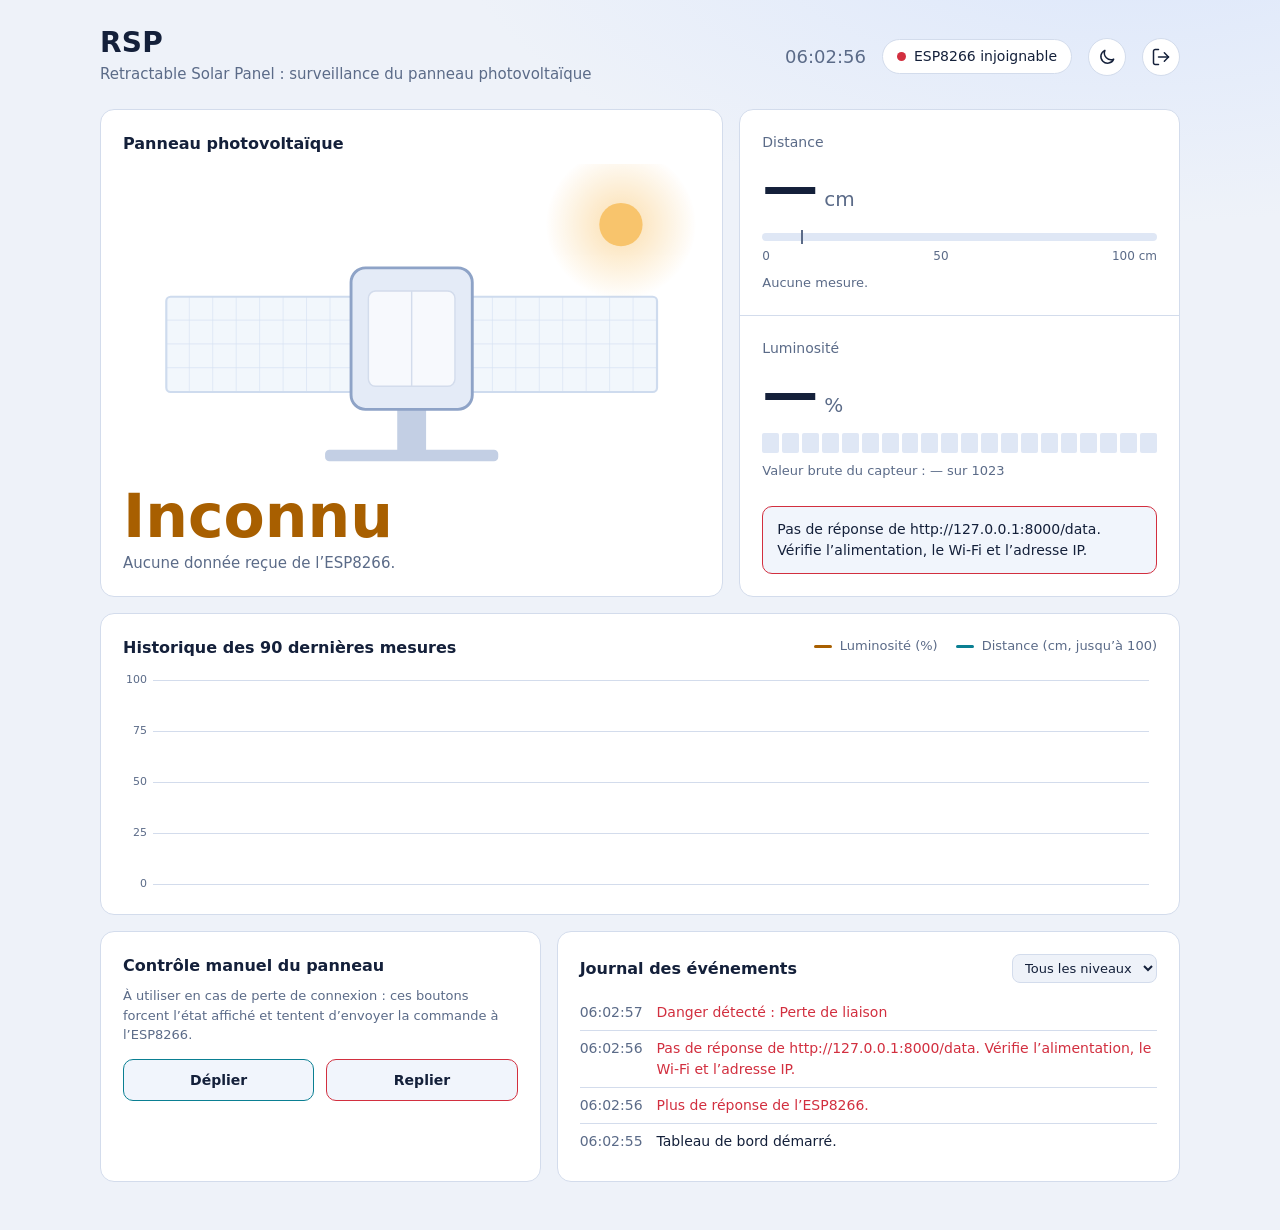
==== commit 0d8e70dc: "Merge branch 'main' of https://github.com/SandraL34/Interface_ProjetRSP" ====
--- a/dashboard.html
+++ b/dashboard.html
@@ -19,6 +19,7 @@
     <div class="head-right">
       <span class="clock" id="clock">--:--:--</span>
       <span class="pill" id="pill" data-mode="none" role="status">Démarrage…</span>
+      <!-- data-mode (live/demo/offline) est changé par setMode() dans app.js -->
       <button type="button" class="theme-btn" id="themeBtn" aria-label="Passer en mode clair" title="Changer de thème">
         <svg class="i-sun" viewBox="0 0 24 24" aria-hidden="true"><circle cx="12" cy="12" r="4"/><path d="M12 2v2M12 20v2M4.9 4.9l1.4 1.4M17.7 17.7l1.4 1.4M2 12h2M20 12h2M4.9 19.1l1.4-1.4M17.7 6.3l1.4-1.4"/></svg>
         <svg class="i-moon" viewBox="0 0 24 24" aria-hidden="true"><path d="M20 14.5A8 8 0 0 1 9.5 4a8 8 0 1 0 10.5 10.5z"/></svg>
@@ -32,7 +33,6 @@
       </button>
     </div>
   </header>
-
 
   <main class="grid">
 
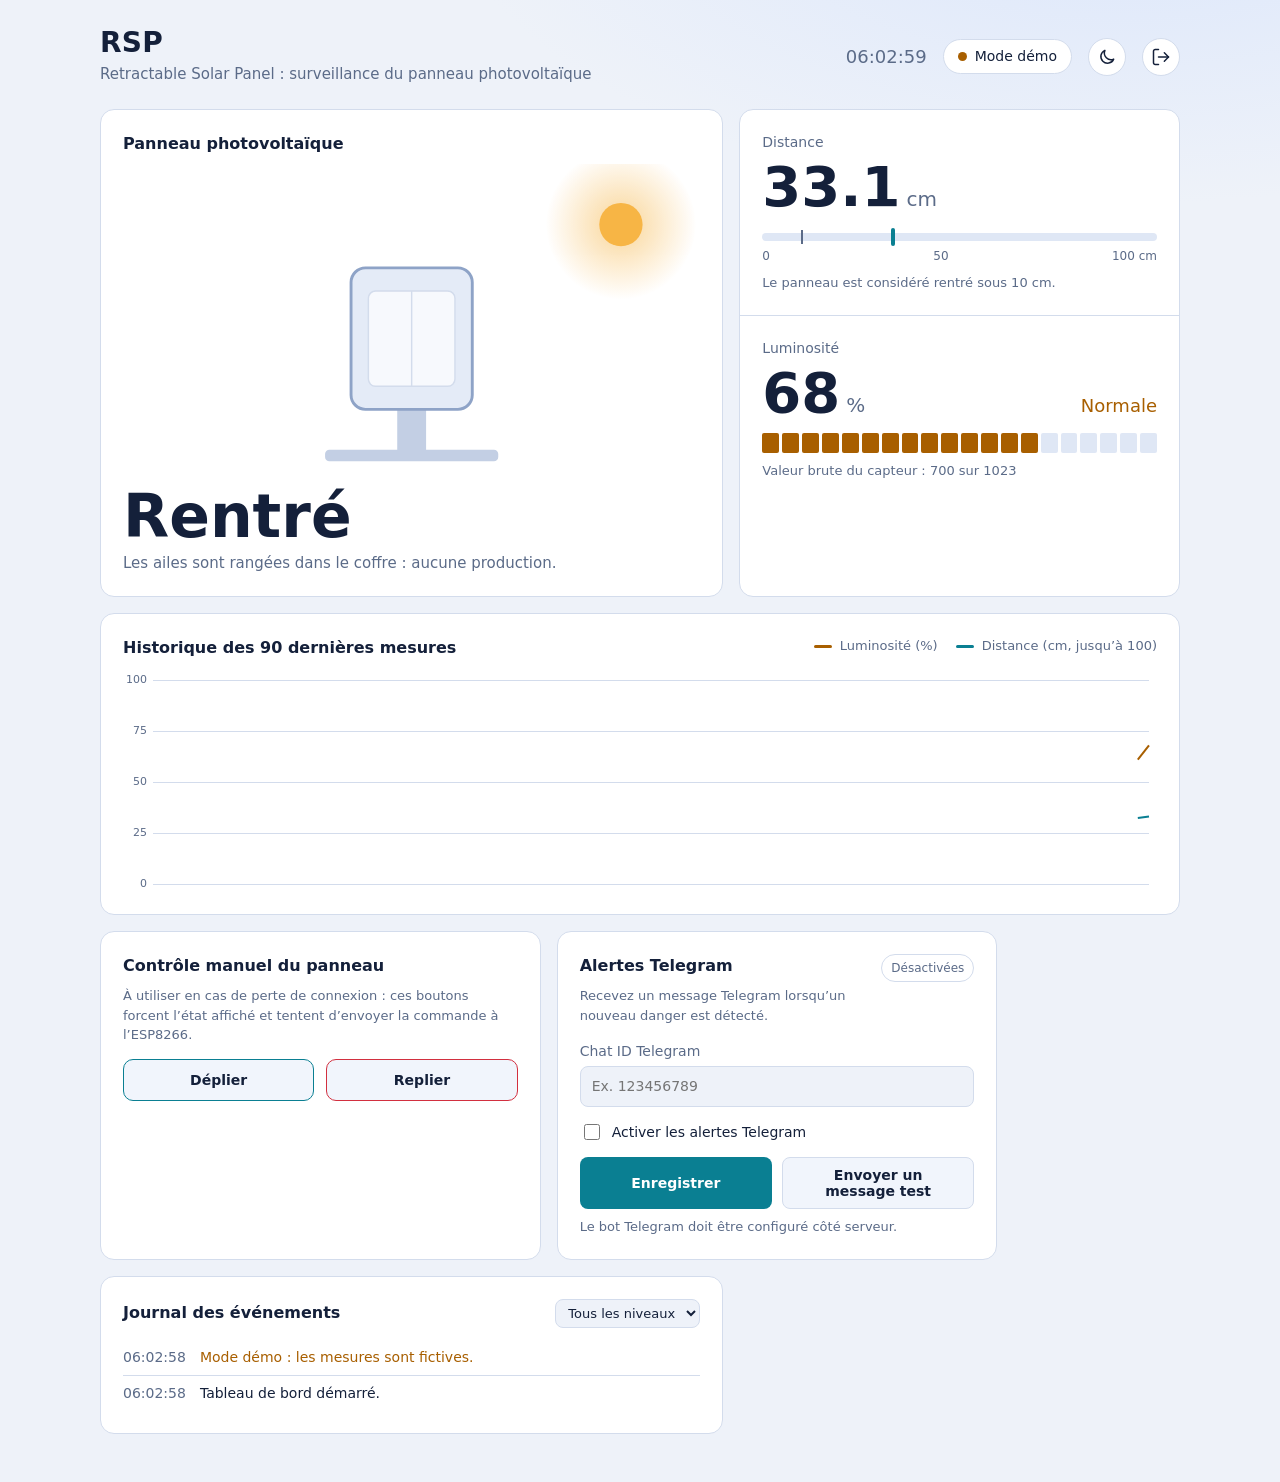
==== commit 5a3701d5: "Ajout message envoyé par SMS" ====
--- a/dashboard.html
+++ b/dashboard.html
@@ -140,6 +140,31 @@
       <!-- mis à jour par app.js après chaque commande manuelle -->
     </section>
 
+    <section class="surface telegram-settings" aria-labelledby="h-telegram">
+      <div class="settings-head">
+        <div>
+          <h2 id="h-telegram">Alertes Telegram</h2>
+          <p class="note">Recevez un message Telegram lorsqu’un nouveau danger est détecté.</p>
+        </div>
+        <span class="telegram-status" id="telegramStatus" data-state="off">Désactivées</span>
+      </div>
+      <form id="telegramForm">
+        <label for="telegramChatId">Chat ID Telegram
+          <input type="text" id="telegramChatId" name="chatId" placeholder="Ex. 123456789" inputmode="numeric">
+        </label>
+        <label class="check-label">
+          <input type="checkbox" id="telegramEnabled" name="enabled">
+          Activer les alertes Telegram
+        </label>
+        <div class="telegram-actions">
+          <button type="submit">Enregistrer</button>
+          <button type="button" class="secondary-btn" id="telegramTest">Envoyer un message test</button>
+        </div>
+      </form>
+      <p class="note" id="telegramMessage" aria-live="polite">Le bot Telegram doit être configuré côté serveur.</p>
+    </section>
+
+
     <!-- Journal -->
     <section class="surface journal" aria-labelledby="h-log">
       <div class="journal-head">
--- a/css/style.css
+++ b/css/style.css
@@ -241,6 +241,19 @@
 .manual-btn:disabled { opacity: .5; cursor: not-allowed; filter: none; }
 #manualStatus:empty { display: none; }
 
+/* ---------- Alertes Telegram ---------- */
+.telegram-settings { grid-column: span 5; }
+.settings-head { display: flex; align-items: flex-start; justify-content: space-between; gap: 16px; }
+.telegram-status { padding: 4px 9px; border: 1px solid var(--line); border-radius: 999px; color: var(--muted); font-size: 12px; white-space: nowrap; }
+.telegram-status[data-state="on"] { color: var(--ok); border-color: var(--ok); }
+.telegram-settings form { margin-top: 16px; }
+.telegram-settings input[type="text"] { width: 100%; }
+.check-label { display: flex; align-items: center; gap: 9px; color: var(--text); }
+.check-label input { width: 16px; height: 16px; accent-color: var(--ok); }
+.telegram-actions { display: flex; flex-wrap: wrap; gap: 10px; }
+.telegram-actions button { flex: 1 1 150px; }
+.secondary-btn { color: var(--text); background: var(--surface-2); border: 1px solid var(--line); }
+
 /* ---------- Journal ---------- */
 .journal-head { display: flex; align-items: center; justify-content: space-between; gap: 12px; } /* titre + filtre sur la même ligne */
 .journal-head select { width: auto; padding: 5px 8px; font-size: 13px; } /* plus compact que les select du formulaire */
@@ -272,7 +285,7 @@
 :focus-visible { outline: 2px solid var(--warn); outline-offset: 2px; } /* contour visible au clavier (accessibilité) */
 
 @media (max-width: 900px) { /* sur petit écran, chaque carte prend toute la largeur (empilées verticalement) */
-  .hero, .readouts, .journal, .config, .manual { grid-column: span 12; }
+  .hero, .readouts, .journal, .config, .manual, .telegram-settings { grid-column: span 12; }
 }
 @media (prefers-reduced-motion: reduce) { /* respecte le réglage "réduire les animations" du système */
   * { transition: none !important; }
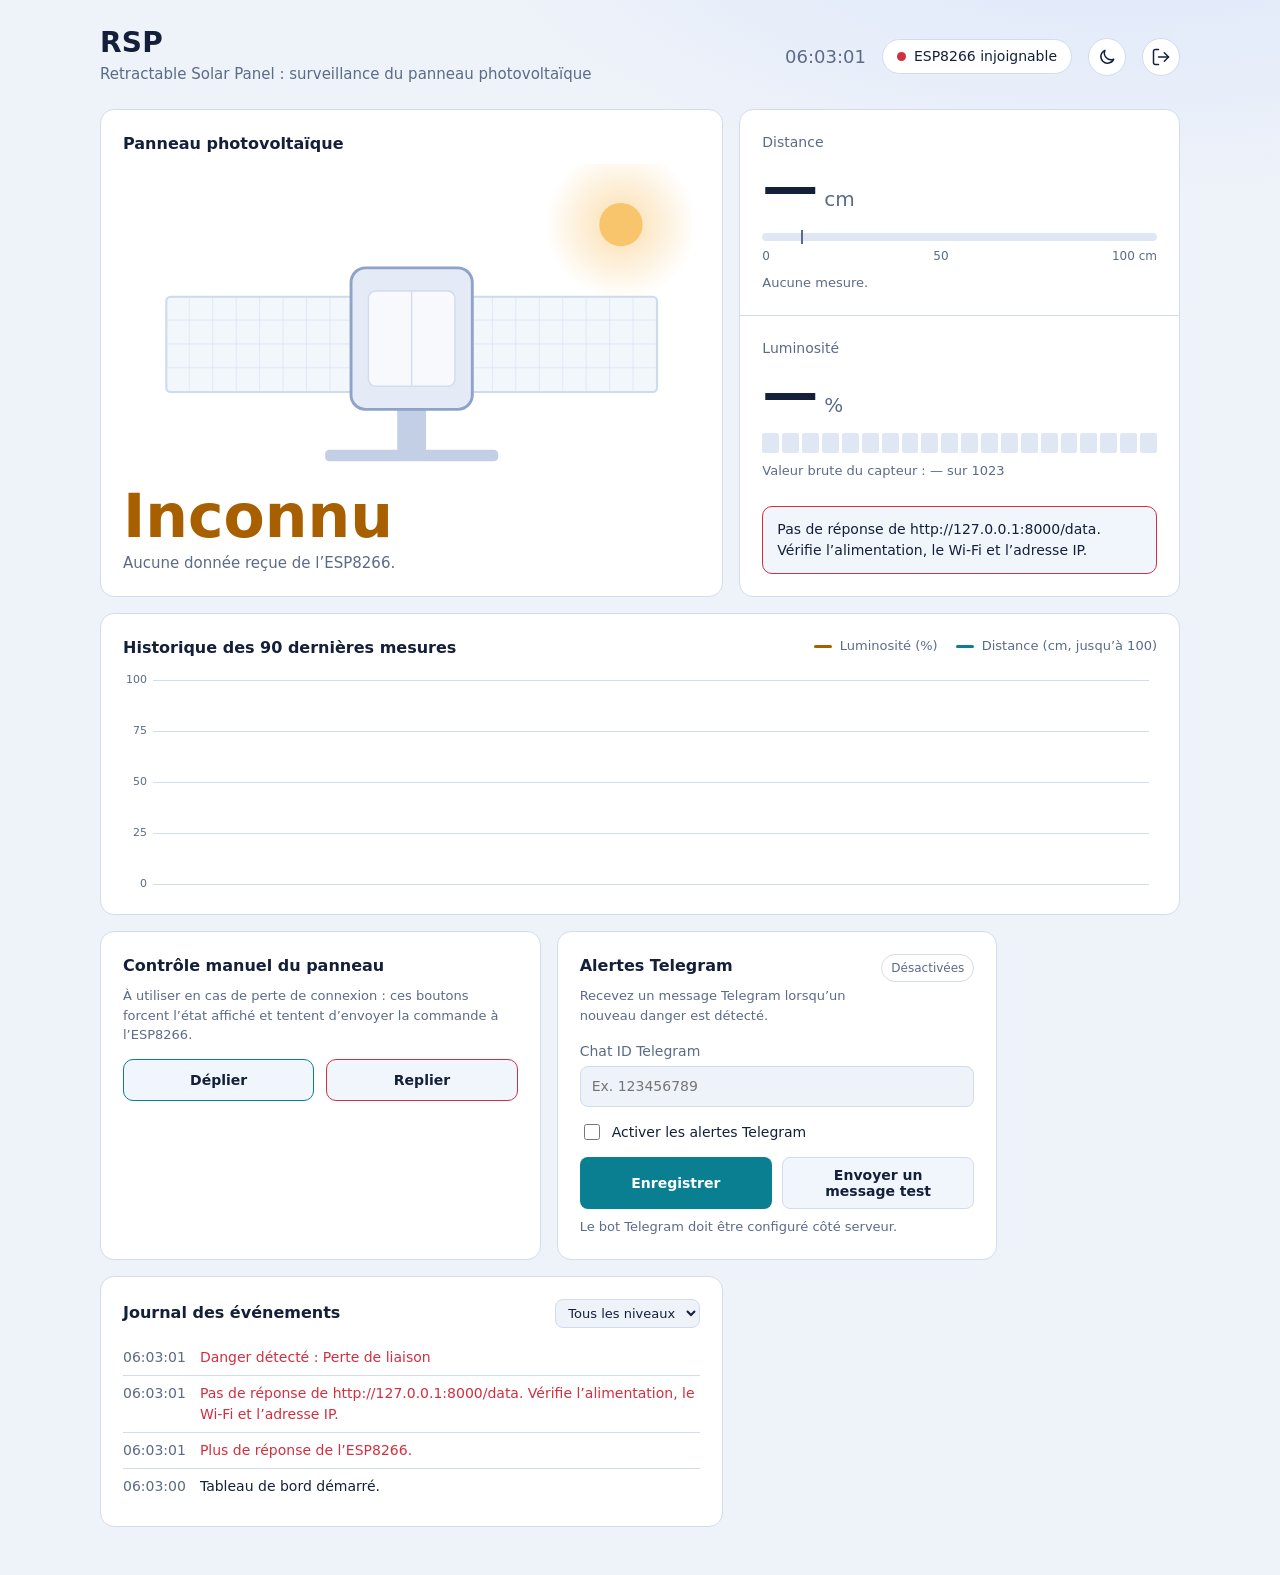
==== commit be4e6ce3: "Ajout docker" ====
--- a/dashboard.html
+++ b/dashboard.html
@@ -5,6 +5,7 @@
 <meta name="viewport" content="width=device-width, initial-scale=1">
 <title>RSP – Retractable Solar Panel</title>
 <!-- chargé en premier (avant le CSS) pour poser le thème sombre/clair avant l'affichage et éviter un flash -->
+<script src="config.js"></script>
 <script src="js/theme-init.js"></script>
 <link rel="stylesheet" href="css/style.css">
 </head>
